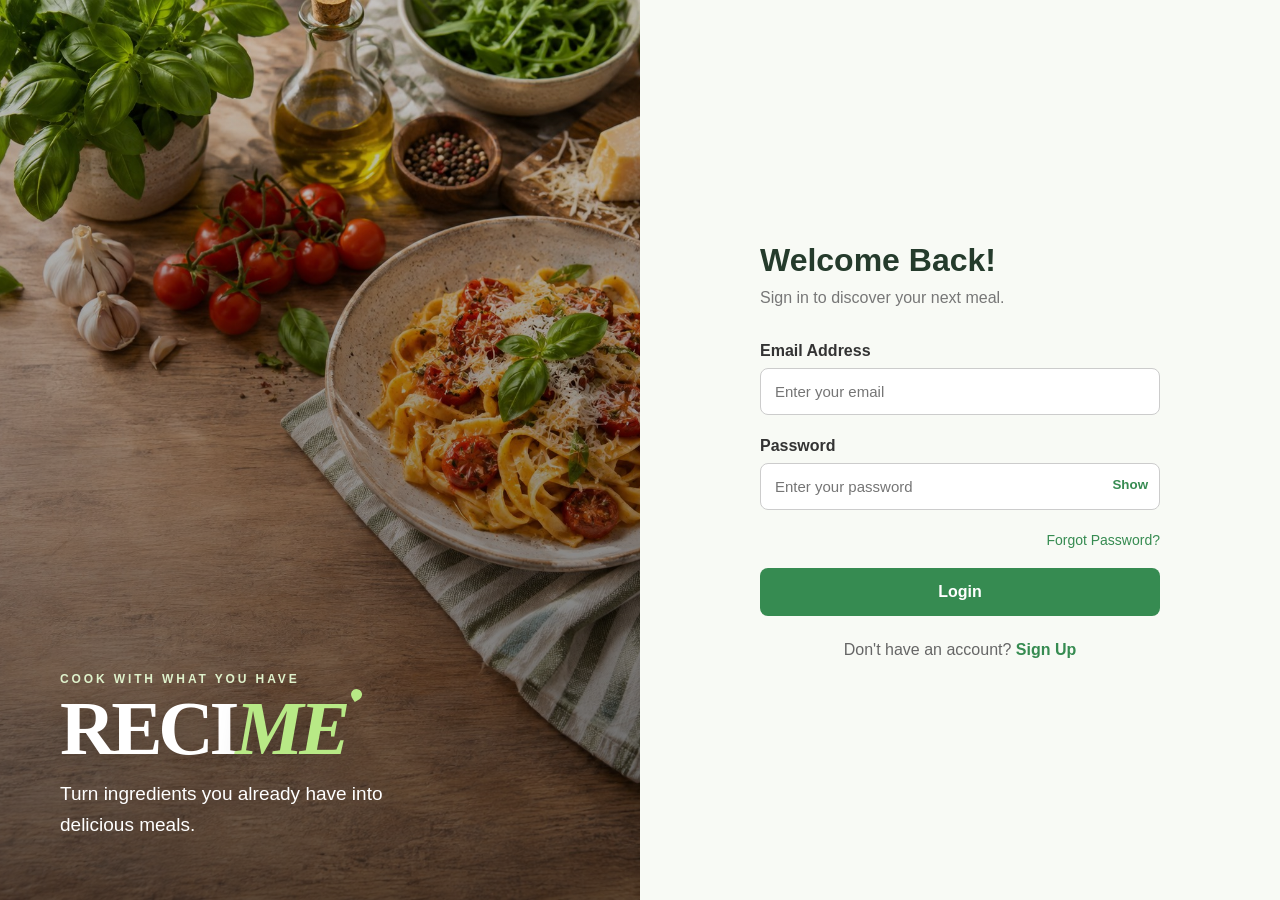
==== Frontend/login.html @ d409ad84 "Organize login files under Frontend" ====
<!DOCTYPE html>
<html lang="en">
<head>
    <meta charset="UTF-8">
    <meta name="viewport"
          content="width=device-width, initial-scale=1.0">

    <title>Login | RECIME</title>

    <link rel="stylesheet" href="login.css">
    <script src="login.js" defer></script>
</head>
<body>

    <main class="login-container">

        <!-- Left side: Recipe image -->
        <section class="image-section">
            <div class="image-content">
                <div class="brand-lockup">
                    <span class="brand-kicker">Cook with what you have</span>
                    <h1 class="brand-title" aria-label="RECIME">
                        RECI<span>ME</span><i aria-hidden="true"></i>
                    </h1>
                </div>
                <p>
                    Turn ingredients you already have
                    into delicious meals.
                </p>
            </div>
        </section>

        <!-- Right side: Login form -->
        <section class="form-section">
            <div class="login-box">

                <h2>Welcome Back!</h2>
                <p class="subtitle">
                    Sign in to discover your next meal.
                </p>

                <form id="login-form">

                    <label for="email">
                        Email Address
                    </label>

                    <input
                        type="email"
                        id="email"
                        name="email"
                        placeholder="Enter your email"
                        autocomplete="email"
                        required
                    >

                    <label for="password">
                        Password
                    </label>

                    <div class="password-container">
                        <input
                            type="password"
                            id="password"
                            name="password"
                            placeholder="Enter your password"
                            autocomplete="current-password"
                            required
                        >

                        <button
                            type="button"
                            id="toggle-password"
                            aria-label="Show password"
                        >
                            Show
                        </button>
                    </div>

                    <a href="forgot-password.html"
                       class="forgot-password">
                        Forgot Password?
                    </a>

                    <p id="message" role="status"
                       aria-live="polite"></p>

                    <button type="submit"
                            class="login-btn">
                        Login
                    </button>

                </form>

                <p class="signup-text">
                    Don't have an account?
                    <a href="register.html">
                        Sign Up
                    </a>
                </p>

            </div>
        </section>

    </main>

</body>
</html>
---- Frontend/login.css ----
/* Reset default spacing */
* {
    margin: 0;
    padding: 0;
    box-sizing: border-box;
}

/* General page styling */
body {
    font-family: Arial, sans-serif;
    background-color: #f8faf5;
}

/* Main split-screen layout */
.login-container {
    display: flex;
    min-height: 100vh;
}

/* LEFT SIDE: Image */
.image-section {
    width: 50%;
    background-image:
        linear-gradient(
            rgba(0, 0, 0, 0.2),
            rgba(0, 0, 0, 0.6)
        ),
        url("images/recipe-background.jpg");

    background-size: cover;
    background-position: center;

    display: flex;
    align-items: flex-end;
    padding: 60px;
    color: white;
}

.brand-lockup {
    margin-bottom: 16px;
}

.brand-kicker {
    display: block;
    margin-bottom: 8px;
    color: #dff2cc;
    font-size: 12px;
    font-weight: 700;
    letter-spacing: 0.24em;
    text-transform: uppercase;
}

.brand-title {
    position: relative;
    display: inline-block;
    font-family: Georgia, "Times New Roman", serif;
    font-size: clamp(52px, 6vw, 82px);
    font-weight: 700;
    line-height: 0.9;
    letter-spacing: -0.055em;
    text-shadow: 0 4px 24px rgba(0, 0, 0, 0.28);
}

.brand-title span {
    color: #b8e986;
    font-style: italic;
}

.brand-title i {
    position: absolute;
    right: -16px;
    top: -5px;
    width: 11px;
    height: 11px;
    background: #b8e986;
    border-radius: 50% 50% 50% 10%;
    transform: rotate(-32deg);
}

.image-content p {
    font-size: 19px;
    line-height: 1.6;
    max-width: 400px;
}

/* RIGHT SIDE: Login form */
.form-section {
    width: 50%;
    display: flex;
    justify-content: center;
    align-items: center;
    padding: 40px;
}

.login-box {
    width: 100%;
    max-width: 400px;
}

.login-box h2 {
    font-size: 32px;
    color: #253b2c;
    margin-bottom: 10px;
}

.subtitle {
    color: #777;
    margin-bottom: 35px;
}

/* Input fields */
label {
    display: block;
    margin-bottom: 8px;
    font-weight: bold;
    color: #333;
}

input {
    width: 100%;
    padding: 14px;
    margin-bottom: 22px;
    border: 1px solid #ccc;
    border-radius: 8px;
    font-size: 15px;
}

input:focus {
    outline: 2px solid #368b51;
    outline-offset: 1px;
    border-color: #368b51;
}

/* Password visibility button */
.password-container {
    position: relative;
}

.password-container input {
    padding-right: 75px;
}

#toggle-password {
    position: absolute;
    right: 12px;
    top: 14px;
    background: none;
    border: none;
    color: #368b51;
    font-weight: bold;
    cursor: pointer;
}

/* Forgot password link */
.forgot-password {
    display: block;
    text-align: right;
    margin-bottom: 20px;
    color: #368b51;
    text-decoration: none;
    font-size: 14px;
}

/* Login button */
.login-btn {
    width: 100%;
    padding: 15px;
    background-color: #368b51;
    border: none;
    border-radius: 8px;
    color: white;
    font-size: 16px;
    font-weight: bold;
    cursor: pointer;
    transition: background-color 0.2s;
}

.login-btn:hover {
    background-color: #286b3d;
}

.signup-text {
    text-align: center;
    margin-top: 25px;
    color: #666;
}

.signup-text a {
    color: #368b51;
    font-weight: bold;
    text-decoration: none;
}

#message {
    margin-bottom: 12px;
    font-size: 14px;
}

#message:empty {
    display: none;
}

#message.error {
    color: #b42318;
}

/* Mobile responsive layout */
@media (max-width: 768px) {
    .login-container {
        flex-direction: column;
    }

    .image-section {
        width: 100%;
        min-height: 240px;
        padding: 30px;
    }

    .brand-title {
        font-size: 48px;
    }

    .brand-kicker {
        font-size: 10px;
    }

    .form-section {
        width: 100%;
        padding: 40px 25px;
    }
}
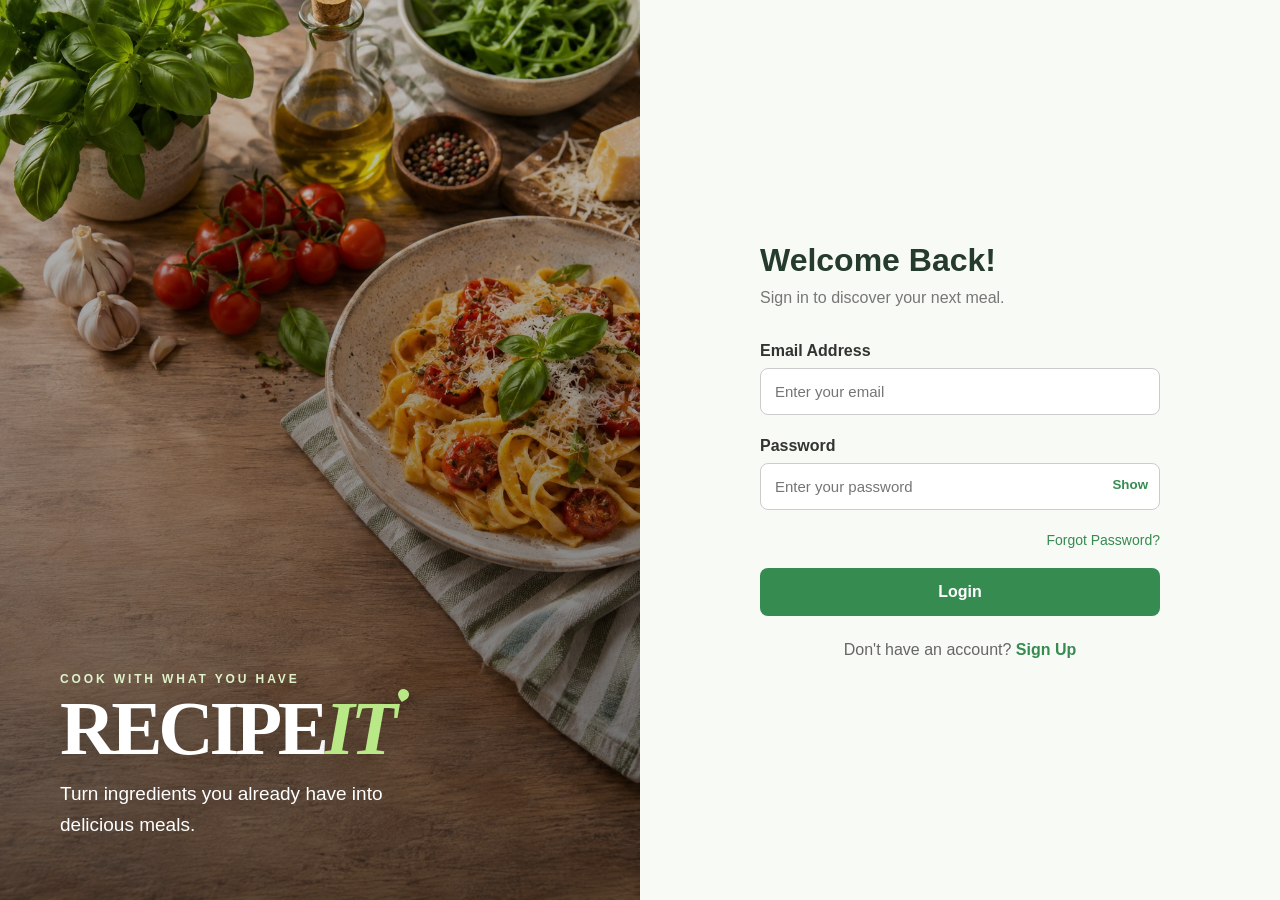
==== commit f44704fe: "Change title of frontend to RECIPE IT" ====
--- a/Frontend/login.html
+++ b/Frontend/login.html
@@ -21,7 +21,7 @@
                 <div class="brand-lockup">
                     <span class="brand-kicker">Cook with what you have</span>
                     <h1 class="brand-title" aria-label="RECIME">
-                        RECI<span>ME</span><i aria-hidden="true"></i>
+                        RECIPE<span>IT</span><i aria-hidden="true"></i>
                     </h1>
                 </div>
                 <p>
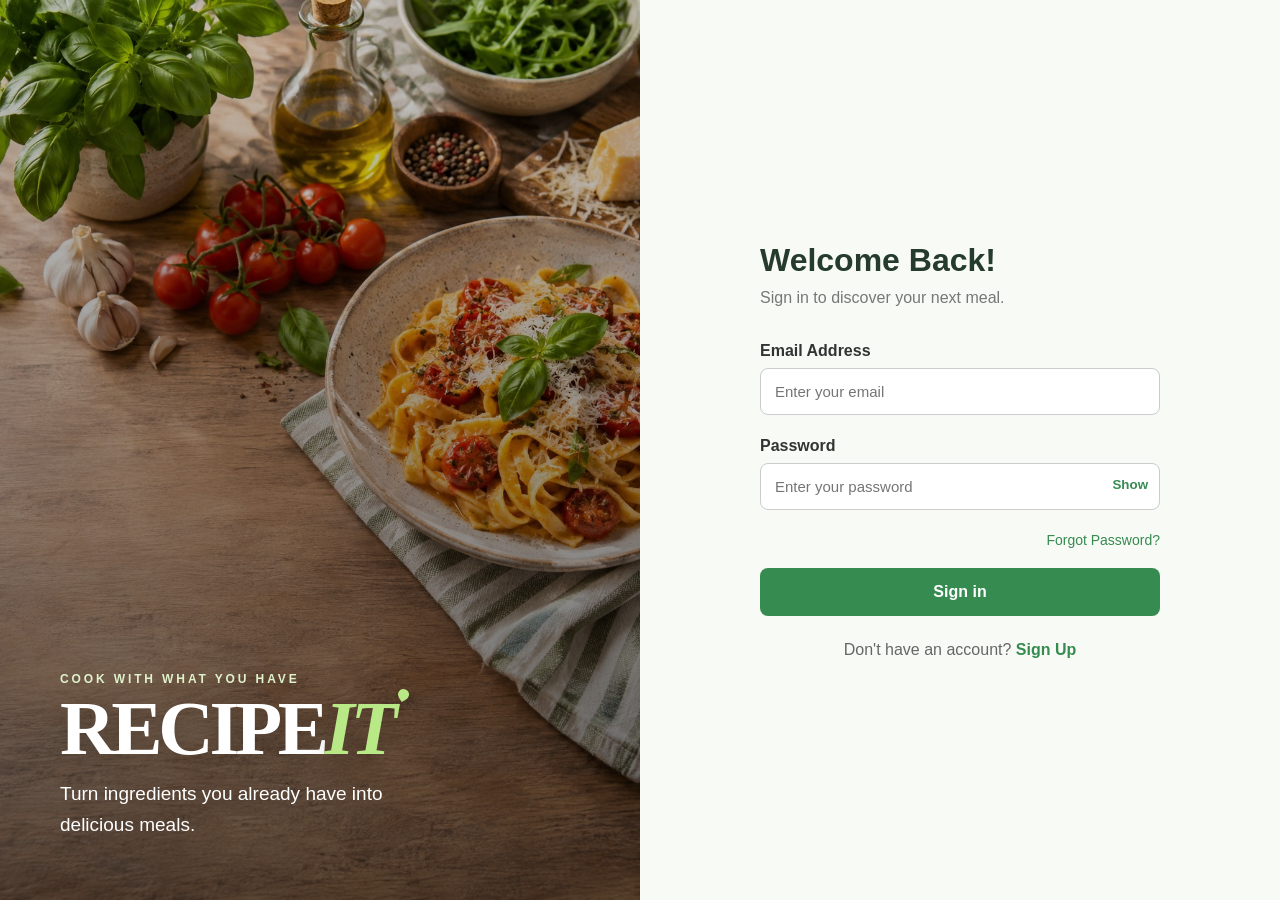
==== commit 00ba6c70: "Add signup, sign-in, and recipe dashboard" ====
--- a/Frontend/login.html
+++ b/Frontend/login.html
@@ -6,7 +6,7 @@
     <meta name="viewport"
           content="width=device-width, initial-scale=1.0">
 
-    <title>Login | RECIME</title>
+    <title>Sign In | RECIPE IT</title>
 
     <link rel="stylesheet" href="login.css">
     <script src="login.js" defer></script>
@@ -20,7 +20,7 @@
             <div class="image-content">
                 <div class="brand-lockup">
                     <span class="brand-kicker">Cook with what you have</span>
-                    <h1 class="brand-title" aria-label="RECIME">
+                    <h1 class="brand-title" aria-label="Recipe It">
                         RECIPE<span>IT</span><i aria-hidden="true"></i>
                     </h1>
                 </div>
@@ -40,7 +40,7 @@
                     Sign in to discover your next meal.
                 </p>
 
-                <form id="login-form">
+                <form id="login-form" action="/api/login" method="post">
 
                     <label for="email">
                         Email Address
@@ -51,7 +51,8 @@
                         id="email"
                         name="email"
                         placeholder="Enter your email"
-                        autocomplete="email"
+                        autocomplete="username"
+                        maxlength="254"
                         required
                     >
 
@@ -66,6 +67,7 @@
                             name="password"
                             placeholder="Enter your password"
                             autocomplete="current-password"
+                            maxlength="128"
                             required
                         >
 
@@ -88,7 +90,7 @@
 
                     <button type="submit"
                             class="login-btn">
-                        Login
+                        Sign in
                     </button>
 
                 </form>
--- a/Frontend/login.css
+++ b/Frontend/login.css
@@ -98,7 +98,8 @@
     max-width: 400px;
 }
 
-.login-box h2 {
+.login-box h2,
+.auth-heading {
     font-size: 32px;
     color: #253b2c;
     margin-bottom: 10px;
@@ -205,6 +206,21 @@
     color: #b42318;
 }
 
+.field-hint {
+    margin-bottom: 8px;
+    color: #555;
+    font-size: 0.875rem;
+}
+
+.login-btn:disabled {
+    opacity: 0.7;
+    cursor: wait;
+}
+
+#message.register-message {
+    margin-top: 12px;
+}
+
 /* Mobile responsive layout */
 @media (max-width: 768px) {
     .login-container {
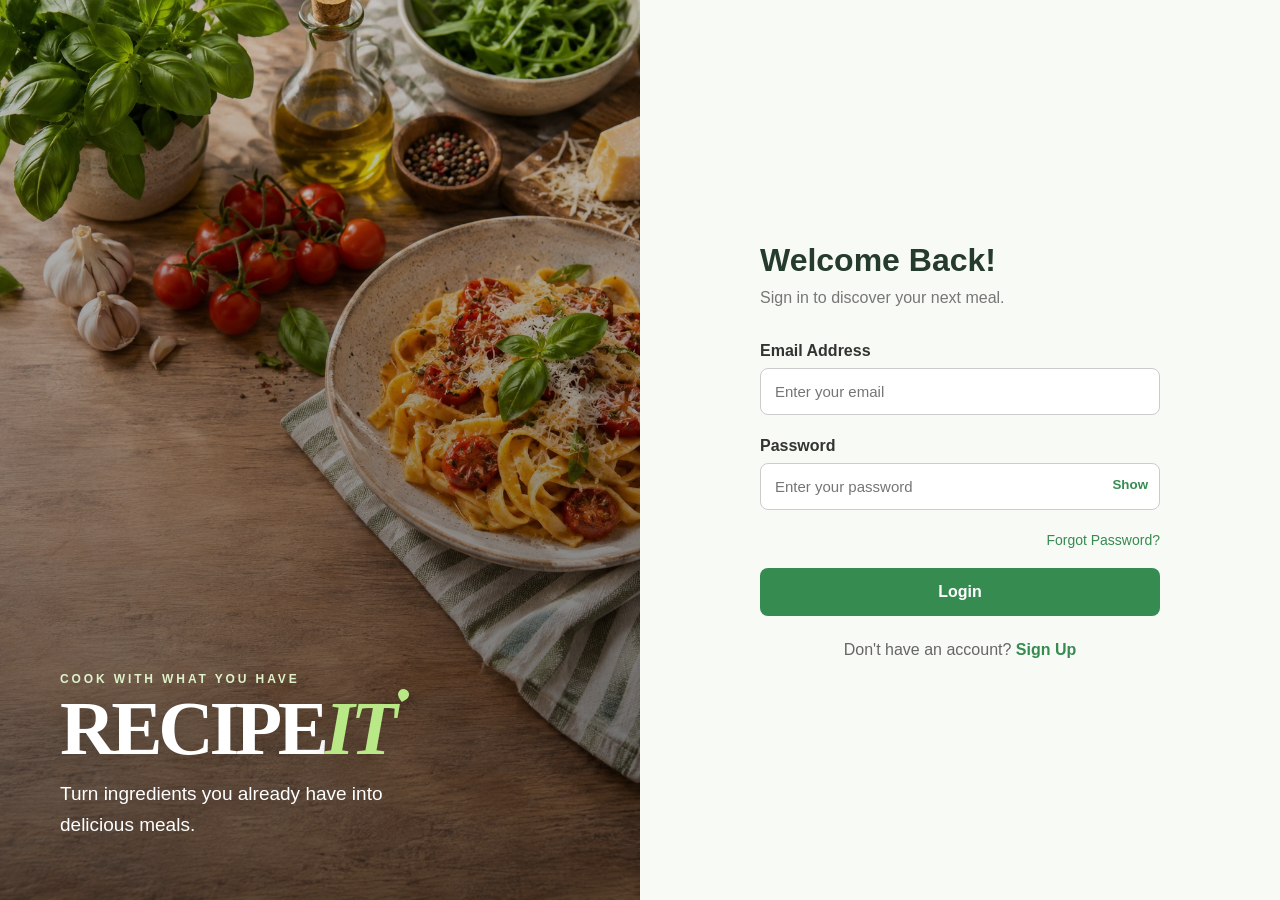
==== commit fb9bf8a1: "Revert "Add signup, sign-in, and recipe dashboard" This reverts commit dce0fc45a08ec9abbccffce3831bb" ====
--- a/Frontend/login.html
+++ b/Frontend/login.html
@@ -6,7 +6,7 @@
     <meta name="viewport"
           content="width=device-width, initial-scale=1.0">
 
-    <title>Sign In | RECIPE IT</title>
+    <title>Login | RECIME</title>
 
     <link rel="stylesheet" href="login.css">
     <script src="login.js" defer></script>
@@ -20,7 +20,7 @@
             <div class="image-content">
                 <div class="brand-lockup">
                     <span class="brand-kicker">Cook with what you have</span>
-                    <h1 class="brand-title" aria-label="Recipe It">
+                    <h1 class="brand-title" aria-label="RECIME">
                         RECIPE<span>IT</span><i aria-hidden="true"></i>
                     </h1>
                 </div>
@@ -40,7 +40,7 @@
                     Sign in to discover your next meal.
                 </p>
 
-                <form id="login-form" action="/api/login" method="post">
+                <form id="login-form">
 
                     <label for="email">
                         Email Address
@@ -51,8 +51,7 @@
                         id="email"
                         name="email"
                         placeholder="Enter your email"
-                        autocomplete="username"
-                        maxlength="254"
+                        autocomplete="email"
                         required
                     >
 
@@ -67,7 +66,6 @@
                             name="password"
                             placeholder="Enter your password"
                             autocomplete="current-password"
-                            maxlength="128"
                             required
                         >
 
@@ -90,7 +88,7 @@
 
                     <button type="submit"
                             class="login-btn">
-                        Sign in
+                        Login
                     </button>
 
                 </form>
--- a/Frontend/login.css
+++ b/Frontend/login.css
@@ -98,8 +98,7 @@
     max-width: 400px;
 }
 
-.login-box h2,
-.auth-heading {
+.login-box h2 {
     font-size: 32px;
     color: #253b2c;
     margin-bottom: 10px;
@@ -206,21 +205,6 @@
     color: #b42318;
 }
 
-.field-hint {
-    margin-bottom: 8px;
-    color: #555;
-    font-size: 0.875rem;
-}
-
-.login-btn:disabled {
-    opacity: 0.7;
-    cursor: wait;
-}
-
-#message.register-message {
-    margin-top: 12px;
-}
-
 /* Mobile responsive layout */
 @media (max-width: 768px) {
     .login-container {
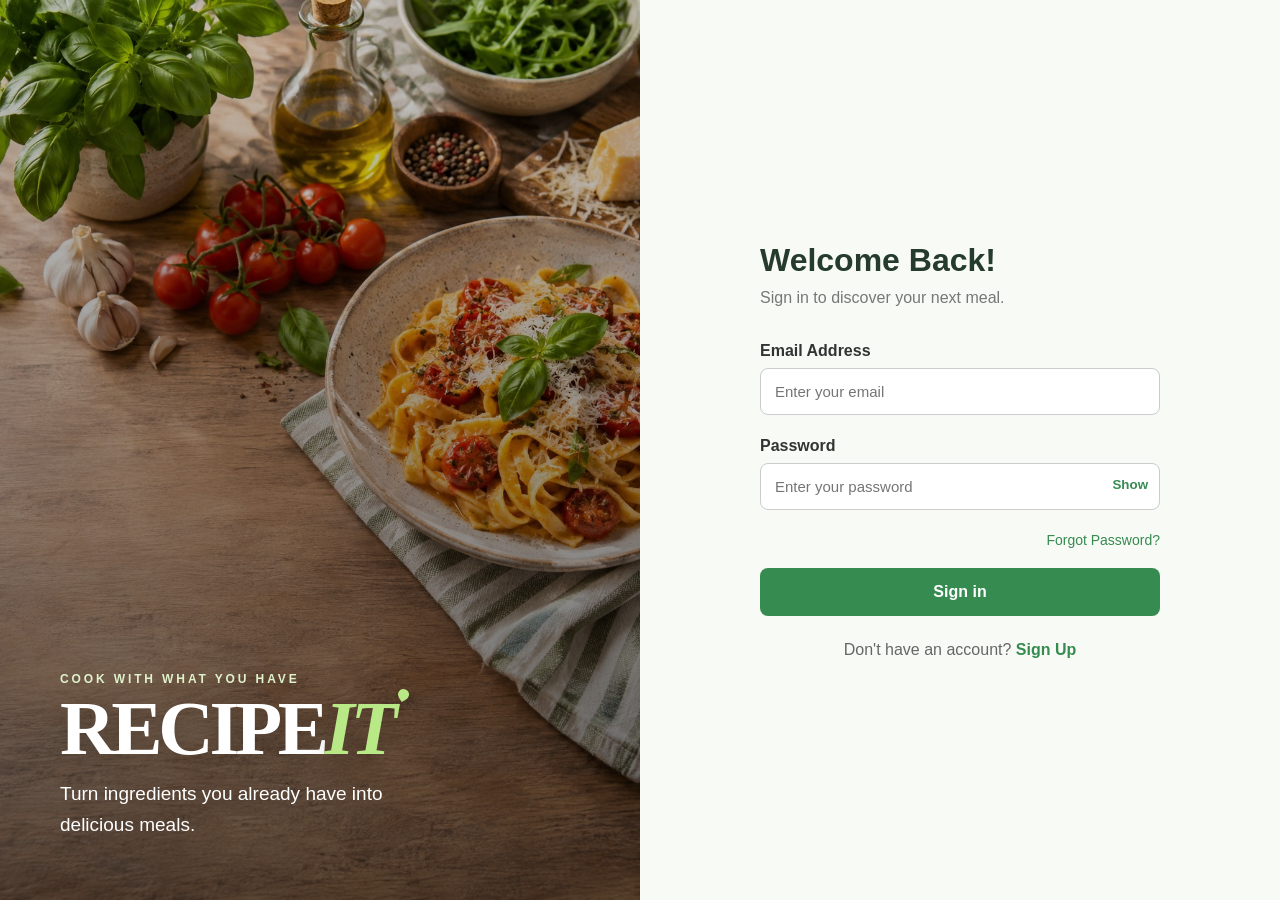
==== commit b949e87c: "Merge pull request #7 from kesideunegbu/feature/signup-signin-dashboard" ====
--- a/Frontend/login.html
+++ b/Frontend/login.html
@@ -6,7 +6,7 @@
     <meta name="viewport"
           content="width=device-width, initial-scale=1.0">
 
-    <title>Login | RECIME</title>
+    <title>Sign In | RECIPE IT</title>
 
     <link rel="stylesheet" href="login.css">
     <script src="login.js" defer></script>
@@ -20,7 +20,7 @@
             <div class="image-content">
                 <div class="brand-lockup">
                     <span class="brand-kicker">Cook with what you have</span>
-                    <h1 class="brand-title" aria-label="RECIME">
+                    <h1 class="brand-title" aria-label="Recipe It">
                         RECIPE<span>IT</span><i aria-hidden="true"></i>
                     </h1>
                 </div>
@@ -40,7 +40,7 @@
                     Sign in to discover your next meal.
                 </p>
 
-                <form id="login-form">
+                <form id="login-form" action="/api/login" method="post">
 
                     <label for="email">
                         Email Address
@@ -51,7 +51,8 @@
                         id="email"
                         name="email"
                         placeholder="Enter your email"
-                        autocomplete="email"
+                        autocomplete="username"
+                        maxlength="254"
                         required
                     >
 
@@ -66,6 +67,7 @@
                             name="password"
                             placeholder="Enter your password"
                             autocomplete="current-password"
+                            maxlength="128"
                             required
                         >
 
@@ -88,7 +90,7 @@
 
                     <button type="submit"
                             class="login-btn">
-                        Login
+                        Sign in
                     </button>
 
                 </form>
--- a/Frontend/login.css
+++ b/Frontend/login.css
@@ -98,7 +98,8 @@
     max-width: 400px;
 }
 
-.login-box h2 {
+.login-box h2,
+.auth-heading {
     font-size: 32px;
     color: #253b2c;
     margin-bottom: 10px;
@@ -205,6 +206,21 @@
     color: #b42318;
 }
 
+.field-hint {
+    margin-bottom: 8px;
+    color: #555;
+    font-size: 0.875rem;
+}
+
+.login-btn:disabled {
+    opacity: 0.7;
+    cursor: wait;
+}
+
+#message.register-message {
+    margin-top: 12px;
+}
+
 /* Mobile responsive layout */
 @media (max-width: 768px) {
     .login-container {
